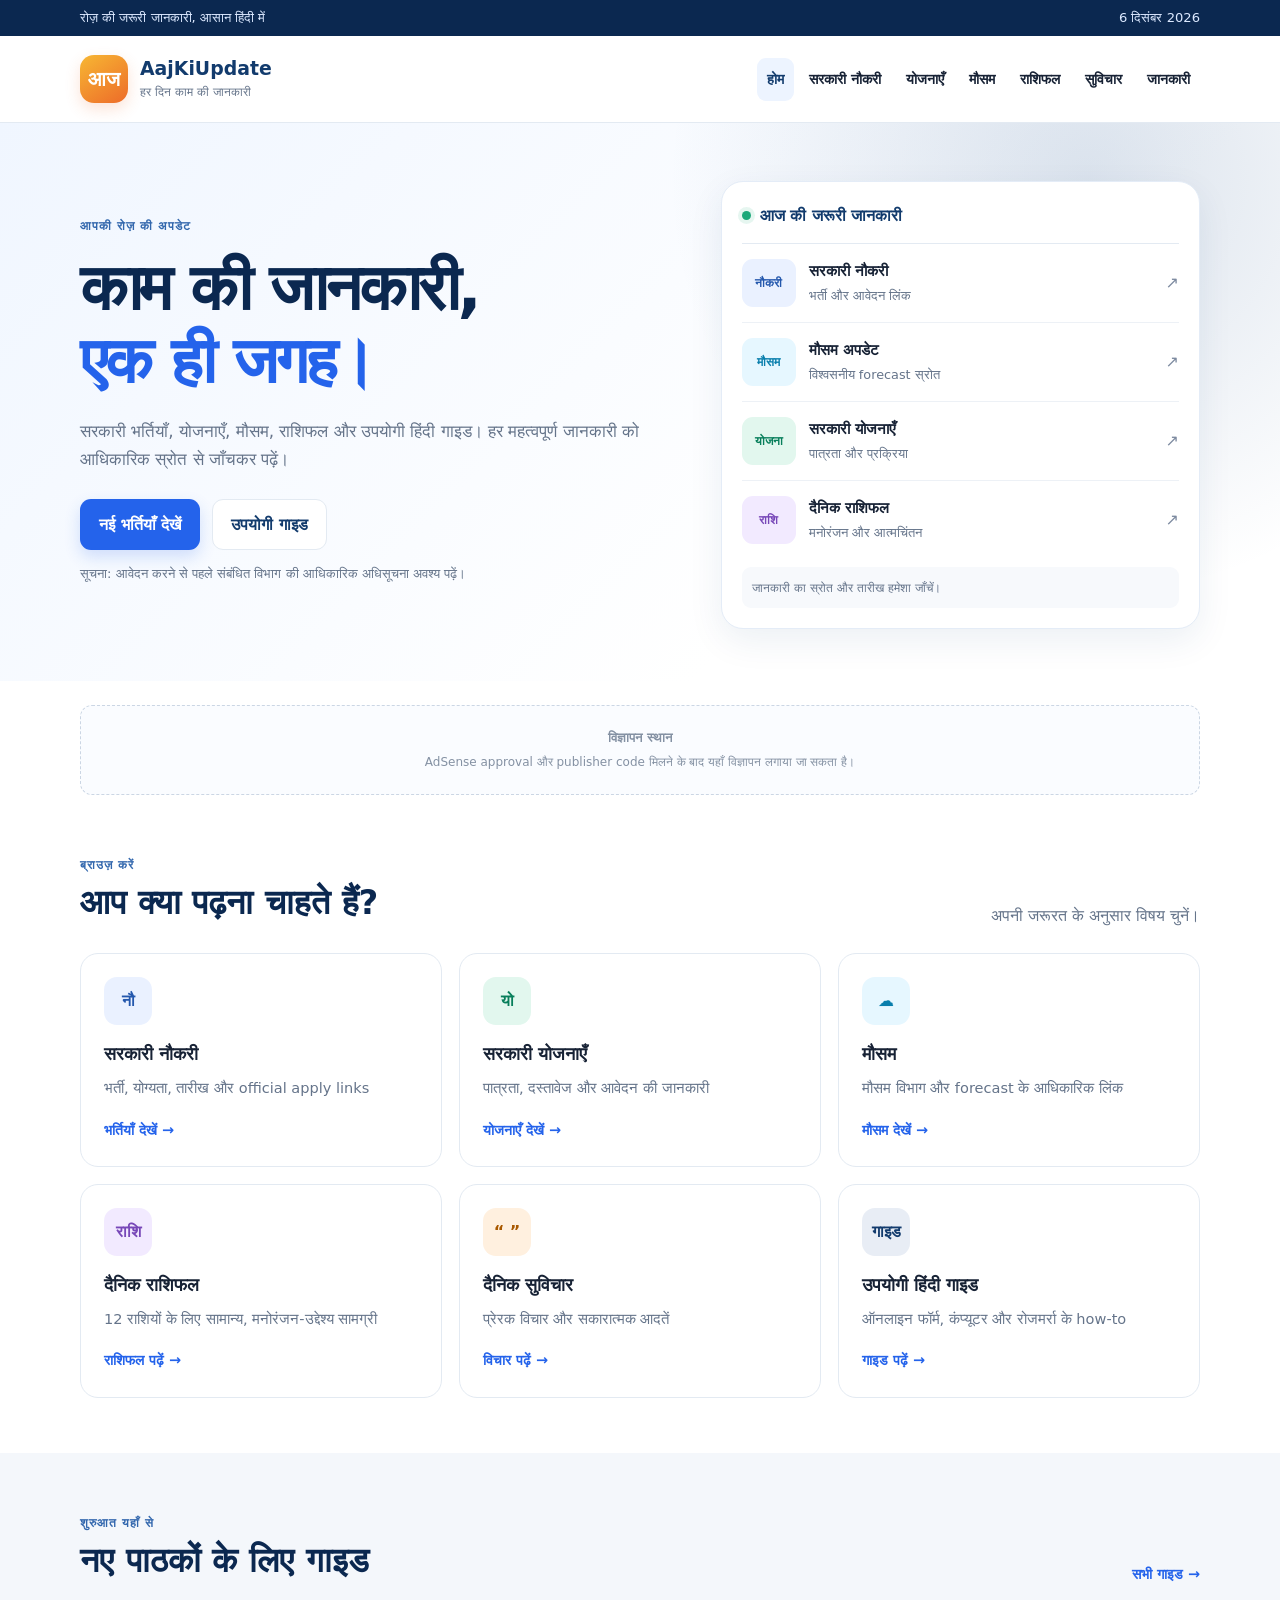
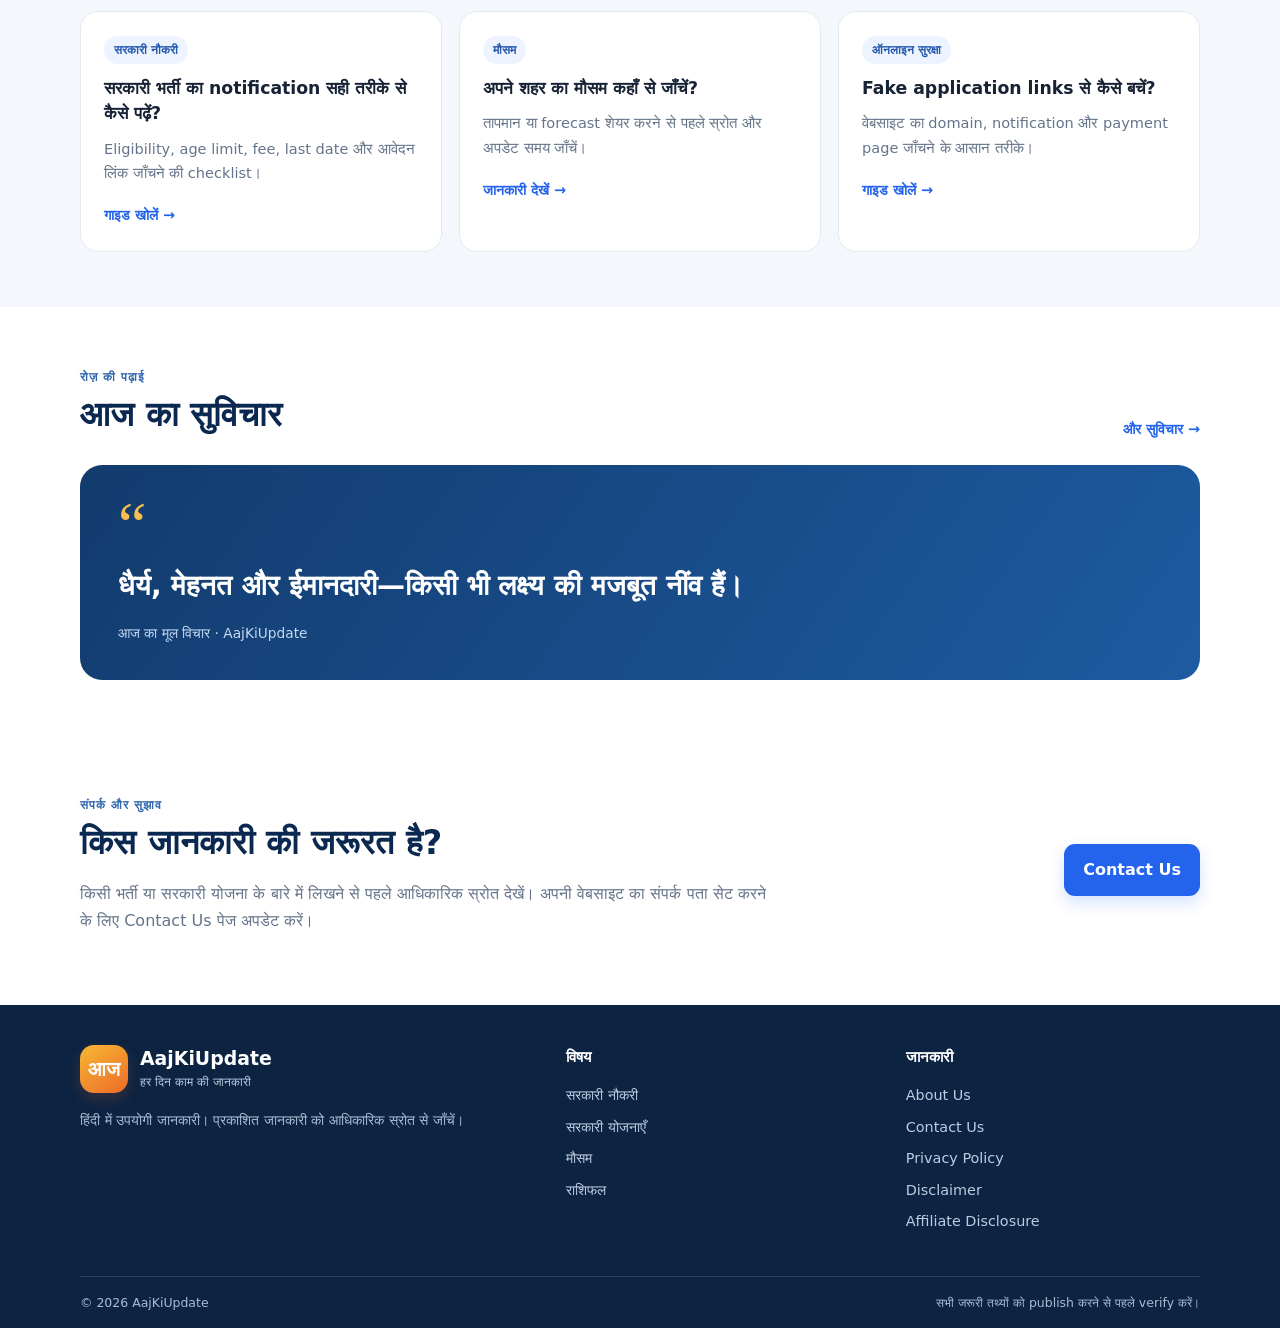
==== index.html @ d766c92d "AajKiUpdate website launch" ====
<!doctype html>
<html lang="hi">
<head>
  <meta charset="utf-8">
  <meta name="viewport" content="width=device-width, initial-scale=1">
  <meta name="description" content="AajKiUpdate पर सरकारी नौकरी, सरकारी योजनाएँ, मौसम, राशिफल, सुविचार और उपयोगी हिंदी जानकारी पढ़ें।">
  <meta name="theme-color" content="#123b6d">
  <title>AajKiUpdate — रोज़ की जरूरी जानकारी</title>
  <link rel="stylesheet" href="assets/css/style.css">
  <script defer src="assets/js/config.js"></script>
  <script defer src="assets/js/app.js"></script>
</head>
<body>
  <a class="skip-link" href="#main">मुख्य सामग्री पर जाएँ</a>
  <header class="site-header">
    <div class="topline"><div class="container topline-inner"><span>रोज़ की जरूरी जानकारी, आसान हिंदी में</span><span id="today-date" aria-live="polite"></span></div></div>
    <div class="container header-main">
      <a class="brand" href="index.html" aria-label="AajKiUpdate होम">
        <span class="brand-mark">आज</span>
        <span><strong>AajKiUpdate</strong><small>हर दिन काम की जानकारी</small></span>
      </a>
      <button class="menu-toggle" id="menu-toggle" aria-expanded="false" aria-controls="main-nav">☰ मेन्यू</button>
      <nav id="main-nav" class="main-nav" aria-label="मुख्य मेन्यू">
        <a href="index.html" class="active">होम</a>
        <a href="jobs.html">सरकारी नौकरी</a>
        <a href="schemes.html">योजनाएँ</a>
        <a href="weather.html">मौसम</a>
        <a href="rashifal.html">राशिफल</a>
        <a href="thoughts.html">सुविचार</a>
        <a href="guides.html">जानकारी</a>
      </nav>
    </div>
  </header>

  <main id="main">
    <section class="hero">
      <div class="container hero-grid">
        <div class="hero-copy">
          <span class="eyebrow">आपकी रोज़ की अपडेट</span>
          <h1>काम की जानकारी,<br><em>एक ही जगह।</em></h1>
          <p>सरकारी भर्तियाँ, योजनाएँ, मौसम, राशिफल और उपयोगी हिंदी गाइड। हर महत्वपूर्ण जानकारी को आधिकारिक स्रोत से जाँचकर पढ़ें।</p>
          <div class="hero-actions"><a class="btn btn-primary" href="jobs.html">नई भर्तियाँ देखें</a><a class="btn btn-light" href="guides.html">उपयोगी गाइड</a></div>
          <p class="small-note">सूचना: आवेदन करने से पहले संबंधित विभाग की आधिकारिक अधिसूचना अवश्य पढ़ें।</p>
        </div>
        <div class="hero-panel">
          <div class="panel-head"><span class="live-dot"></span> आज की जरूरी जानकारी</div>
          <a class="quick-item" href="jobs.html"><span class="quick-icon">नौकरी</span><span><b>सरकारी नौकरी</b><small>भर्ती और आवेदन लिंक</small></span><span class="arrow">↗</span></a>
          <a class="quick-item" href="weather.html"><span class="quick-icon sky">मौसम</span><span><b>मौसम अपडेट</b><small>विश्वसनीय forecast स्रोत</small></span><span class="arrow">↗</span></a>
          <a class="quick-item" href="schemes.html"><span class="quick-icon green">योजना</span><span><b>सरकारी योजनाएँ</b><small>पात्रता और प्रक्रिया</small></span><span class="arrow">↗</span></a>
          <a class="quick-item" href="rashifal.html"><span class="quick-icon purple">राशि</span><span><b>दैनिक राशिफल</b><small>मनोरंजन और आत्मचिंतन</small></span><span class="arrow">↗</span></a>
          <div class="panel-foot">जानकारी का स्रोत और तारीख हमेशा जाँचें।</div>
        </div>
      </div>
    </section>

    <section class="container ad-slot-wrap" aria-label="विज्ञापन स्थान">
      <div class="ad-slot"><span>विज्ञापन स्थान</span><small>AdSense approval और publisher code मिलने के बाद यहाँ विज्ञापन लगाया जा सकता है।</small></div>
    </section>

    <section class="container section">
      <div class="section-heading"><div><span class="eyebrow">ब्राउज़ करें</span><h2>आप क्या पढ़ना चाहते हैं?</h2></div><p>अपनी जरूरत के अनुसार विषय चुनें।</p></div>
      <div class="category-grid">
        <a class="category-card" href="jobs.html"><span class="category-icon blue">नौ</span><h3>सरकारी नौकरी</h3><p>भर्ती, योग्यता, तारीख और official apply links</p><span class="text-link">भर्तियाँ देखें →</span></a>
        <a class="category-card" href="schemes.html"><span class="category-icon green">यो</span><h3>सरकारी योजनाएँ</h3><p>पात्रता, दस्तावेज और आवेदन की जानकारी</p><span class="text-link">योजनाएँ देखें →</span></a>
        <a class="category-card" href="weather.html"><span class="category-icon sky">☁</span><h3>मौसम</h3><p>मौसम विभाग और forecast के आधिकारिक लिंक</p><span class="text-link">मौसम देखें →</span></a>
        <a class="category-card" href="rashifal.html"><span class="category-icon purple">राशि</span><h3>दैनिक राशिफल</h3><p>12 राशियों के लिए सामान्य, मनोरंजन-उद्देश्य सामग्री</p><span class="text-link">राशिफल पढ़ें →</span></a>
        <a class="category-card" href="thoughts.html"><span class="category-icon orange">“ ”</span><h3>दैनिक सुविचार</h3><p>प्रेरक विचार और सकारात्मक आदतें</p><span class="text-link">विचार पढ़ें →</span></a>
        <a class="category-card" href="guides.html"><span class="category-icon navy">गाइड</span><h3>उपयोगी हिंदी गाइड</h3><p>ऑनलाइन फॉर्म, कंप्यूटर और रोजमर्रा के how-to</p><span class="text-link">गाइड पढ़ें →</span></a>
      </div>
    </section>

    <section class="section soft-section">
      <div class="container">
        <div class="section-heading"><div><span class="eyebrow">शुरुआत यहाँ से</span><h2>नए पाठकों के लिए गाइड</h2></div><a class="text-link" href="guides.html">सभी गाइड →</a></div>
        <div class="article-grid">
          <article class="article-card"><div class="article-tag">सरकारी नौकरी</div><h3><a href="jobs.html">सरकारी भर्ती का notification सही तरीके से कैसे पढ़ें?</a></h3><p>Eligibility, age limit, fee, last date और आवेदन लिंक जाँचने की checklist।</p><a class="text-link" href="jobs.html">गाइड खोलें →</a></article>
          <article class="article-card"><div class="article-tag">मौसम</div><h3><a href="weather.html">अपने शहर का मौसम कहाँ से जाँचें?</a></h3><p>तापमान या forecast शेयर करने से पहले स्रोत और अपडेट समय जाँचें।</p><a class="text-link" href="weather.html">जानकारी देखें →</a></article>
          <article class="article-card"><div class="article-tag">ऑनलाइन सुरक्षा</div><h3><a href="guides.html">Fake application links से कैसे बचें?</a></h3><p>वेबसाइट का domain, notification और payment page जाँचने के आसान तरीके।</p><a class="text-link" href="guides.html">गाइड खोलें →</a></article>
        </div>
      </div>
    </section>

    <section class="container section">
      <div class="section-heading"><div><span class="eyebrow">रोज़ की पढ़ाई</span><h2>आज का सुविचार</h2></div><a class="text-link" href="thoughts.html">और सुविचार →</a></div>
      <div class="quote-card"><span class="quote-mark">“</span><blockquote id="daily-thought">छोटे कदम, लगातार प्रयास और सही दिशा—लंबे समय में बड़ा बदलाव ला सकते हैं।</blockquote><span class="quote-caption">आज का मूल विचार · AajKiUpdate</span></div>
    </section>

    <section class="container section newsletter-section">
      <div><span class="eyebrow">संपर्क और सुझाव</span><h2>किस जानकारी की जरूरत है?</h2><p>किसी भर्ती या सरकारी योजना के बारे में लिखने से पहले आधिकारिक स्रोत देखें। अपनी वेबसाइट का संपर्क पता सेट करने के लिए Contact Us पेज अपडेट करें।</p></div>
      <a class="btn btn-primary" href="contact.html">Contact Us</a>
    </section>
  </main>

  <footer class="site-footer">
    <div class="container footer-grid">
      <div><a class="brand footer-brand" href="index.html"><span class="brand-mark">आज</span><span><strong>AajKiUpdate</strong><small>हर दिन काम की जानकारी</small></span></a><p>हिंदी में उपयोगी जानकारी। प्रकाशित जानकारी को आधिकारिक स्रोत से जाँचें।</p></div>
      <div><h3>विषय</h3><a href="jobs.html">सरकारी नौकरी</a><a href="schemes.html">सरकारी योजनाएँ</a><a href="weather.html">मौसम</a><a href="rashifal.html">राशिफल</a></div>
      <div><h3>जानकारी</h3><a href="about.html">About Us</a><a href="contact.html">Contact Us</a><a href="privacy.html">Privacy Policy</a><a href="disclaimer.html">Disclaimer</a><a href="affiliate-disclosure.html">Affiliate Disclosure</a></div>
    </div>
    <div class="container footer-bottom"><span>© <span id="year"></span> AajKiUpdate</span><span>सभी जरूरी तथ्यों को publish करने से पहले verify करें।</span></div>
  </footer>
</body>
</html>
---- assets/css/style.css ----
:root{--navy:#123b6d;--navy2:#0b2850;--blue:#2463eb;--ink:#172235;--muted:#65748a;--line:#e3eaf2;--paper:#fff;--soft:#f4f7fb;--green:#087f5b;--radius:18px;--shadow:0 12px 35px rgba(18,59,109,.08)}
*{box-sizing:border-box}html{scroll-behavior:smooth}body{margin:0;background:var(--paper);color:var(--ink);font-family:system-ui,-apple-system,"Noto Sans Devanagari","Mangal",sans-serif;line-height:1.7}a{color:inherit;text-decoration:none}a:hover{color:var(--blue)}.container{width:min(1120px,calc(100% - 36px));margin-inline:auto}.skip-link{position:absolute;left:-999px;top:0;background:#fff;padding:8px;z-index:99}.skip-link:focus{left:8px}.topline{background:var(--navy2);color:#dce9ff;font-size:.82rem}.topline-inner{display:flex;justify-content:space-between;gap:12px;padding:7px 0}.header-main{display:flex;align-items:center;justify-content:space-between;gap:22px;min-height:86px}.site-header{border-bottom:1px solid var(--line);background:#fff}.brand{display:flex;align-items:center;gap:12px;min-width:max-content}.brand-mark{display:grid;place-items:center;background:linear-gradient(145deg,#f7b733,#ed6b29);color:#fff;border-radius:14px;width:48px;height:48px;font-size:1.25rem;font-weight:900;box-shadow:0 6px 15px #ed6b2930}.brand strong{display:block;color:var(--navy);font-size:1.18rem;line-height:1.3}.brand small{display:block;color:var(--muted);font-size:.78rem}.main-nav{display:flex;align-items:center;gap:5px;flex-wrap:wrap}.main-nav a{padding:9px 10px;border-radius:9px;font-size:.9rem;font-weight:650}.main-nav a:hover,.main-nav a.active{background:#edf4ff;color:var(--navy)}.menu-toggle{display:none;border:1px solid var(--line);background:#fff;border-radius:10px;padding:9px 12px;font:inherit}.hero{background:radial-gradient(circle at 85% 10%,#315e962c,transparent 35%),linear-gradient(135deg,#f0f6ff,#fff 68%);padding:58px 0 52px}.hero-grid{display:grid;grid-template-columns:1.1fr .9fr;gap:55px;align-items:center}.eyebrow{display:inline-block;text-transform:uppercase;letter-spacing:.07em;color:#3267ad;font-weight:800;font-size:.78rem}.hero h1{font-size:clamp(2.35rem,5vw,4rem);line-height:1.15;letter-spacing:-.04em;margin:13px 0 18px;color:var(--navy2)}.hero h1 em{font-style:normal;color:var(--blue)}.hero-copy>p{max-width:610px;color:var(--muted);font-size:1.05rem}.hero-actions{display:flex;gap:12px;flex-wrap:wrap;margin:25px 0 12px}.btn{display:inline-flex;align-items:center;justify-content:center;gap:8px;border-radius:11px;padding:11px 18px;font-weight:750;border:1px solid transparent;cursor:pointer}.btn-primary{background:var(--blue);color:white;box-shadow:0 7px 16px #2463eb30}.btn-primary:hover{background:#174fcb;color:white}.btn-light{background:#fff;border-color:var(--line);color:var(--navy)}.small-note{font-size:.82rem!important}.hero-panel{background:#fff;border:1px solid #e4ecf7;border-radius:22px;padding:20px;box-shadow:var(--shadow)}.panel-head{font-weight:800;color:var(--navy);padding:0 0 13px;border-bottom:1px solid var(--line);display:flex;gap:9px;align-items:center}.live-dot{width:9px;height:9px;border-radius:50%;background:#1ca879;box-shadow:0 0 0 4px #1ca8791c}.quick-item{display:flex;align-items:center;gap:13px;padding:15px 0;border-bottom:1px solid #edf1f6}.quick-item:last-of-type{border-bottom:0}.quick-item b,.quick-item small{display:block}.quick-item b{font-size:.95rem}.quick-item small{color:var(--muted);font-size:.8rem}.quick-icon{display:grid;place-items:center;background:#eaf1ff;color:#2458ad;border-radius:11px;width:54px;height:48px;font-size:.78rem;font-weight:800}.quick-icon.sky{background:#e6f7ff;color:#087eac}.quick-icon.green{background:#e2f7ee;color:#087f5b}.quick-icon.purple{background:#f2eaff;color:#7747b8}.arrow{margin-left:auto;color:#7d8aa0}.panel-foot{font-size:.78rem;color:var(--muted);background:#f7f9fc;border-radius:9px;padding:10px;margin-top:8px}.ad-slot-wrap{padding-top:24px}.ad-slot{min-height:90px;border:1px dashed #cbd6e4;background:#fafcff;border-radius:12px;display:flex;flex-direction:column;justify-content:center;align-items:center;text-align:center;color:#8491a3;gap:4px}.ad-slot span{font-size:.8rem;font-weight:800}.ad-slot small{font-size:.75rem}.section{padding-top:55px;padding-bottom:55px}.section-heading{display:flex;justify-content:space-between;align-items:end;gap:20px;margin-bottom:24px}.section-heading h2,.newsletter-section h2{font-size:clamp(1.55rem,3vw,2.1rem);line-height:1.25;margin:5px 0;color:var(--navy2)}.section-heading p{margin:0;color:var(--muted);max-width:400px}.category-grid{display:grid;grid-template-columns:repeat(3,1fr);gap:17px}.category-card{padding:23px;border:1px solid var(--line);border-radius:var(--radius);background:#fff;transition:transform .18s,box-shadow .18s}.category-card:hover{transform:translateY(-3px);box-shadow:var(--shadow)}.category-icon{display:grid;place-items:center;width:48px;height:48px;border-radius:13px;font-weight:900;margin-bottom:15px}.category-icon.blue{background:#eaf1ff;color:#2458ad}.category-icon.green{background:#e2f7ee;color:#087f5b}.category-icon.sky{background:#e6f7ff;color:#087eac}.category-icon.purple{background:#f2eaff;color:#7747b8}.category-icon.orange{background:#fff0df;color:#a95900}.category-icon.navy{background:#e8edf5;color:#123b6d}.category-card h3{margin:0 0 6px;font-size:1.1rem}.category-card p,.article-card p{color:var(--muted);font-size:.91rem;margin:0 0 15px}.text-link{font-weight:800;color:var(--blue);font-size:.9rem}.soft-section{background:var(--soft)}.article-grid{display:grid;grid-template-columns:repeat(3,1fr);gap:17px}.article-card{background:#fff;border:1px solid var(--line);border-radius:var(--radius);padding:23px}.article-tag{font-size:.76rem;color:#2458ad;font-weight:800;background:#edf4ff;border-radius:20px;display:inline-block;padding:4px 10px;margin-bottom:12px}.article-card h3{font-size:1.08rem;line-height:1.45;margin:0 0 10px}.quote-card{position:relative;overflow:hidden;border-radius:22px;padding:34px 38px;background:linear-gradient(125deg,#123b6d,#1e5ba2);color:#fff}.quote-mark{font-size:4rem;line-height:.8;color:#f7bd50;font-family:Georgia,serif}.quote-card blockquote{font-size:clamp(1.25rem,3vw,1.75rem);font-weight:750;line-height:1.5;margin:10px 0 12px;max-width:850px}.quote-caption{color:#c6d9f3;font-size:.86rem}.newsletter-section{display:flex;align-items:center;justify-content:space-between;gap:25px}.newsletter-section p{max-width:700px;color:var(--muted)}.site-footer{background:#0c2342;color:#dbe7f7;padding-top:40px}.footer-grid{display:grid;grid-template-columns:1.5fr 1fr 1fr;gap:45px;padding-bottom:35px}.footer-brand strong{color:#fff}.footer-brand small{color:#bdcce1}.footer-grid p{color:#aabbd2;max-width:390px;font-size:.9rem}.footer-grid h3{font-size:.95rem;color:#fff;margin:0 0 12px}.footer-grid>div>a:not(.brand){display:block;color:#bdcce1;margin:7px 0;font-size:.9rem}.footer-grid>div>a:hover{color:#fff}.footer-bottom{border-top:1px solid #2b4260;display:flex;justify-content:space-between;gap:15px;padding:15px 0;color:#aabbd2;font-size:.78rem}
.page-hero{background:linear-gradient(135deg,#f0f6ff,#fff);padding:38px 0}.page-hero h1{margin:7px 0;color:var(--navy2);font-size:clamp(2rem,4vw,3rem);line-height:1.2}.page-hero p{max-width:760px;color:var(--muted);margin-bottom:0}.content-layout{display:grid;grid-template-columns:minmax(0,1fr) 285px;gap:28px;padding-top:34px;padding-bottom:60px}.content-card{border:1px solid var(--line);border-radius:16px;padding:24px;margin-bottom:18px;background:#fff}.content-card h2{margin:0 0 12px;color:var(--navy2);font-size:1.3rem}.content-card h3{margin:18px 0 7px}.content-card p,.content-card li{color:#4e5d72}.content-card li{margin:6px 0}.notice{background:#fff8e7;border-left:4px solid #e4a02b;padding:13px 15px;border-radius:7px;color:#6c4b12;margin:16px 0}.source-list{display:grid;gap:10px}.source-link{display:flex;align-items:center;justify-content:space-between;gap:10px;padding:13px 14px;border:1px solid var(--line);border-radius:11px}.source-link small{display:block;color:var(--muted)}.source-link strong{display:block}.sidebar-card{background:var(--soft);padding:20px;border-radius:15px;margin-bottom:16px}.sidebar-card h3{margin:0 0 10px;color:var(--navy2)}.sidebar-card a{display:block;padding:8px 0;border-bottom:1px solid #e1e8f1;font-size:.9rem}.sidebar-card a:last-child{border-bottom:0}.post-list{display:grid;gap:14px}.post-row{border:1px solid var(--line);border-radius:13px;padding:18px}.post-row h3{margin:0 0 6px}.post-row p{margin:0;color:var(--muted)}.muted{color:var(--muted)}.form-field{display:grid;gap:6px;margin:12px 0}.form-field label{font-weight:700}.form-field input,.form-field textarea{font:inherit;border:1px solid #cbd6e4;border-radius:9px;padding:10px 12px;width:100%}.form-field textarea{min-height:120px}.pill{display:inline-block;background:#eaf1ff;color:#2458ad;border-radius:30px;padding:4px 10px;font-size:.78rem;font-weight:800}.ad-note{border:1px dashed #cbd6e4;background:#fafcff;color:#7d8aa0;border-radius:10px;padding:18px;text-align:center;font-size:.85rem;margin:20px 0}
@media(max-width:900px){.header-main{flex-wrap:wrap;padding:14px 0}.menu-toggle{display:block;margin-left:auto}.main-nav{display:none;width:100%;padding:6px 0 12px}.main-nav.open{display:flex}.main-nav a{flex:1 1 130px}.hero-grid{grid-template-columns:1fr;gap:28px}.hero-panel{max-width:650px}.category-grid{grid-template-columns:repeat(2,1fr)}.content-layout{grid-template-columns:1fr}.sidebar{display:grid;grid-template-columns:repeat(2,1fr);gap:14px}.sidebar-card{margin:0}.footer-grid{gap:25px}}
@media(max-width:600px){.container{width:min(100% - 28px,1120px)}.topline-inner{font-size:.72rem}.header-main{min-height:74px}.brand-mark{width:42px;height:42px}.brand strong{font-size:1.05rem}.brand small{font-size:.7rem}.hero{padding:38px 0}.hero h1{font-size:2.45rem}.hero-copy>p{font-size:.97rem}.hero-actions .btn{flex:1}.hero-panel{padding:16px}.section{padding-top:38px;padding-bottom:38px}.section-heading{display:block}.section-heading p{margin-top:8px}.category-grid,.article-grid{grid-template-columns:1fr}.category-card,.article-card{padding:20px}.quote-card{padding:25px 22px}.newsletter-section{display:block}.newsletter-section .btn{margin-top:8px;width:100%}.footer-grid{grid-template-columns:1fr;gap:20px}.footer-bottom{display:block}.footer-bottom span{display:block;margin:4px 0}.sidebar{grid-template-columns:1fr}.content-card{padding:18px}.page-hero{padding:30px 0}}
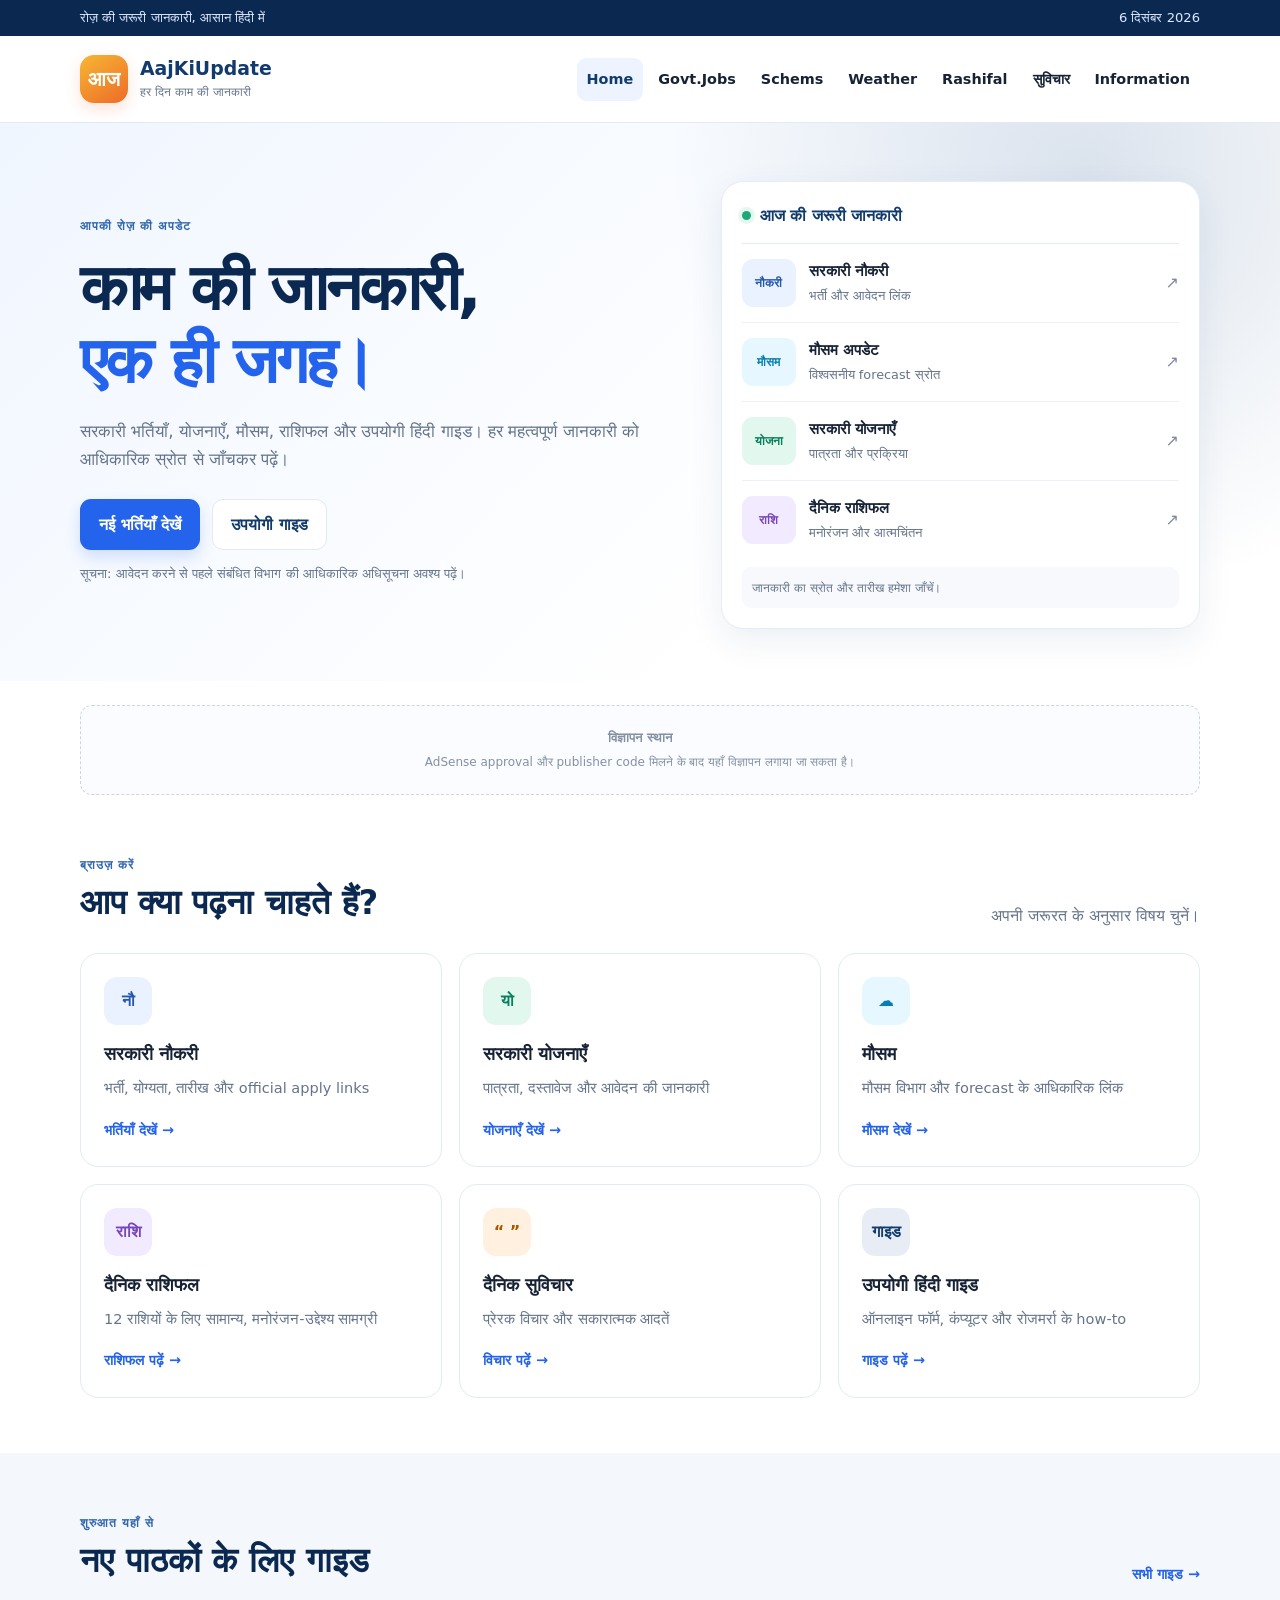
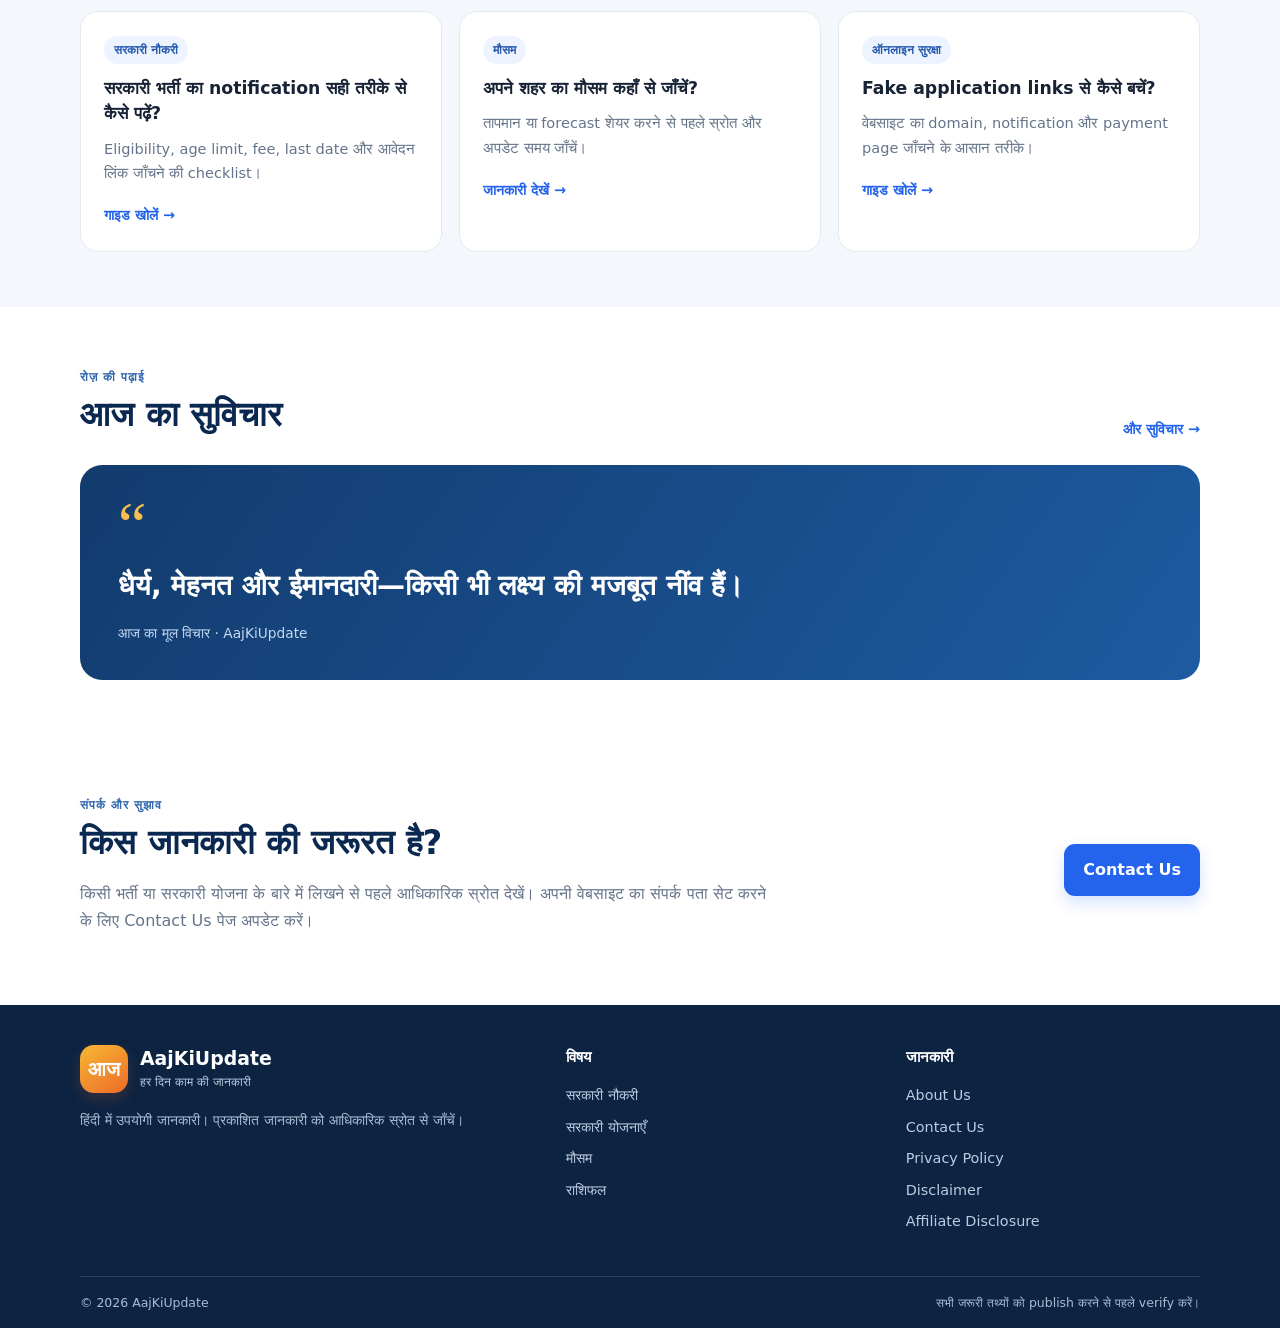
==== commit 44e12f85: "add translation feature" ====
--- a/index.html
+++ b/index.html
@@ -11,6 +11,8 @@
   <script defer src="assets/js/app.js"></script>
 </head>
 <body>
+  <div id="google_translate_element"></div>
+  <script src="translate.js"></script>
   <a class="skip-link" href="#main">मुख्य सामग्री पर जाएँ</a>
   <header class="site-header">
     <div class="topline"><div class="container topline-inner"><span>रोज़ की जरूरी जानकारी, आसान हिंदी में</span><span id="today-date" aria-live="polite"></span></div></div>
@@ -21,13 +23,13 @@
       </a>
       <button class="menu-toggle" id="menu-toggle" aria-expanded="false" aria-controls="main-nav">☰ मेन्यू</button>
       <nav id="main-nav" class="main-nav" aria-label="मुख्य मेन्यू">
-        <a href="index.html" class="active">होम</a>
-        <a href="jobs.html">सरकारी नौकरी</a>
-        <a href="schemes.html">योजनाएँ</a>
-        <a href="weather.html">मौसम</a>
-        <a href="rashifal.html">राशिफल</a>
+        <a href="index.html" class="active">Home</a>
+        <a href="jobs.html">Govt.Jobs</a>
+        <a href="schemes.html">Schems</a>
+        <a href="weather.html">Weather</a>
+        <a href="rashifal.html">Rashifal</a>
         <a href="thoughts.html">सुविचार</a>
-        <a href="guides.html">जानकारी</a>
+        <a href="guides.html">Information</a>
       </nav>
     </div>
   </header>
